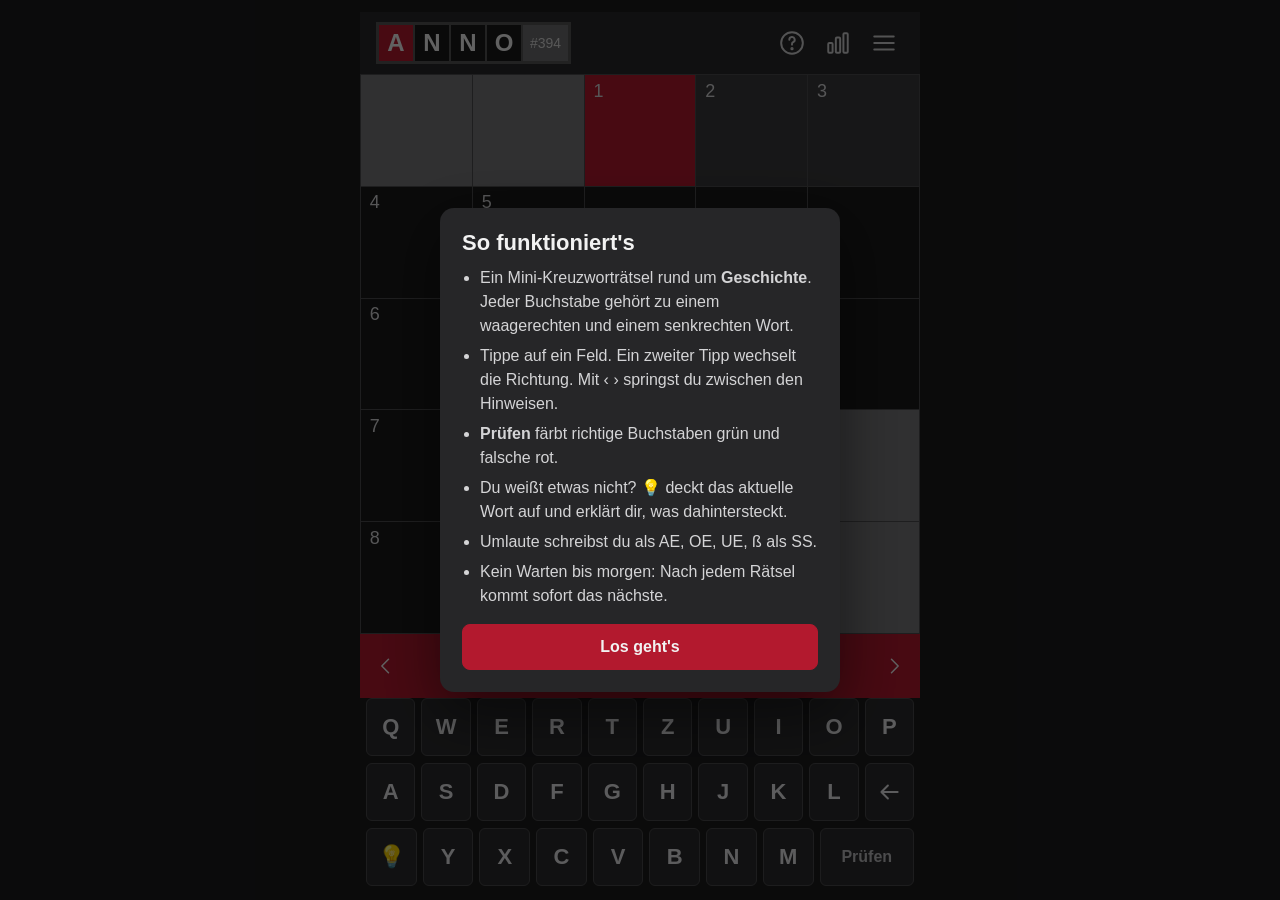
==== anno/index.html @ a9995a46 "Rename game to ANNO for publishing; move generator state into tools/ Co-Authored-By: Claude Opus 5.5" ====
<!doctype html>
<html lang="de">
<head>
<meta charset="utf-8">
<meta name="viewport" content="width=device-width, initial-scale=1, maximum-scale=1, viewport-fit=cover">
<title>ANNO Geschichtsrätsel</title>
<meta name="claude:viewport-fit-sides" content="cover">
<link rel="stylesheet" href="style.css">
</head>
<body>
<div id="app">
  <header>
    <div class="logo" aria-label="ANNO">
      <span class="x">A</span><span>N</span><span>N</span><span>O</span><span class="nr" id="pnr">#1</span>
    </div>
    <nav>
      <button class="ib" id="btnHelp" aria-label="Anleitung">
        <svg viewBox="0 0 24 24"><circle cx="12" cy="12" r="10"/><path d="M9.5 9a2.5 2.5 0 1 1 3.5 2.3c-.6.3-1 .9-1 1.6v.6"/><circle cx="12" cy="17.2" r=".6" fill="currentColor"/></svg>
      </button>
      <button class="ib" id="btnStats" aria-label="Statistik">
        <svg viewBox="0 0 24 24"><rect x="3" y="12" width="4" height="9" rx="1"/><rect x="10" y="7" width="4" height="14" rx="1"/><rect x="17" y="3" width="4" height="18" rx="1"/></svg>
      </button>
      <button class="ib" id="btnMenu" aria-label="Menü">
        <svg viewBox="0 0 24 24"><path d="M3 6h18M3 12h18M3 18h18"/></svg>
      </button>
    </nav>
  </header>

  <main>
    <div id="grid" role="grid" aria-label="Kreuzworträtsel"></div>
    <div class="cluebar">
      <button id="prevClue" aria-label="Vorheriger Hinweis">
        <svg viewBox="0 0 24 24"><path d="M15 4l-8 8 8 8"/></svg>
      </button>
      <div id="clue" class="clue"></div>
      <button id="nextClue" aria-label="Nächster Hinweis">
        <svg viewBox="0 0 24 24"><path d="M9 4l8 8-8 8"/></svg>
      </button>
    </div>
    <div class="timerrow"><span id="timer">0:00</span></div>
  </main>

  <div id="kb" aria-label="Tastatur"></div>
</div>

<!-- Erklärung (Lernkarte) -->
<div class="sheet" id="sheet" hidden>
  <div class="sheet-card">
    <div class="sheet-head"><span class="tag" id="sheetTag">Erklärung</span><button class="x-close" data-close aria-label="Schließen">✕</button></div>
    <div class="answer" id="sheetAnswer"></div>
    <div class="q" id="sheetClue"></div>
    <p class="expl" id="sheetExpl"></p>
    <button class="btn red" data-close>Weiter</button>
  </div>
</div>

<!-- Menü -->
<div class="modal" id="mMenu" hidden><div class="card">
  <h2>Menü</h2>
  <div class="stack">
    <button class="btn red" id="mNew">Neues Rätsel</button>
    <button class="btn" id="mRevealWord">Aktuelles Wort aufdecken + erklären</button>
    <button class="btn" id="mRevealAll">Ganzes Rätsel auflösen</button>
    <button class="btn" id="mLearn">Lernkarten dieses Rätsels</button>
    <button class="btn ghost" data-close>Zurück</button>
  </div>
</div></div>

<!-- Bestätigung -->
<div class="modal" id="mConfirm" hidden><div class="card">
  <h2 id="cTitle">Sicher?</h2>
  <p id="cText"></p>
  <div class="row">
    <button class="btn ghost" data-close>Abbrechen</button>
    <button class="btn red" id="cYes">Ja</button>
  </div>
</div></div>

<!-- Gewonnen / Lernkarten -->
<div class="modal" id="mWin" hidden><div class="card wide">
  <h2 id="winTitle">Geschafft!</h2>
  <p id="winText"></p>
  <div class="stats" id="winStats"></div>
  <h3>Das hast du heute gelernt</h3>
  <div class="learn" id="learnList"></div>
  <div class="row">
    <button class="btn ghost" data-close>Rätsel ansehen</button>
    <button class="btn red" id="btnNext">Nächstes Rätsel</button>
  </div>
</div></div>

<!-- Statistik -->
<div class="modal" id="mStats" hidden><div class="card">
  <h2>Statistik</h2>
  <div class="stats" id="statsBox"></div>
  <button class="btn red" data-close>Schließen</button>
</div></div>

<!-- Anleitung -->
<div class="modal" id="mHelp" hidden><div class="card">
  <h2>So funktioniert's</h2>
  <ul>
    <li>Ein Mini-Kreuzworträtsel rund um <b>Geschichte</b>. Jeder Buchstabe gehört zu einem waagerechten und einem senkrechten Wort.</li>
    <li>Tippe auf ein Feld. Ein zweiter Tipp wechselt die Richtung. Mit ‹ › springst du zwischen den Hinweisen.</li>
    <li><b>Prüfen</b> färbt richtige Buchstaben grün und falsche rot.</li>
    <li>Du weißt etwas nicht? <b>💡</b> deckt das aktuelle Wort auf und erklärt dir, was dahintersteckt.</li>
    <li>Umlaute schreibst du als AE, OE, UE, ß als SS.</li>
    <li>Kein Warten bis morgen: Nach jedem Rätsel kommt sofort das nächste.</li>
  </ul>
  <button class="btn red" data-close>Los geht's</button>
</div></div>

<div class="toast" id="toast" hidden></div>

<script src="puzzles.js"></script>
<script src="game.js"></script>
</body>
</html>
---- anno/style.css ----
/* Layout: Kopfzeile, quadratisches Raster über volle Breite, rote Hinweisleiste, Tastatur unten. Bewusst nur dunkel – wie das Original. */
:root {
  --bg: #1c1c1d;
  --head: #2a2a2b;
  --cell: #1a1a1a;
  --line: #4d4d4f;
  --block: #78787a;
  --word: #3a3a3c;
  --red: #b3192e;
  --red-hi: #cf2a40;
  --ok: #3f9d5d;
  --bad: #e2475b;
  --fg: #f2f2f2;
  --muted: #a3a3a6;
  --key: #2c2c2e;
  --key-line: #4a4a4c;
  --card: #262628;
  --font: "Inter", -apple-system, BlinkMacSystemFont, "Segoe UI", Roboto, Helvetica, Arial, sans-serif;
  color-scheme: dark;
}
* { box-sizing: border-box; }
[hidden] { display: none !important; }
html, body { height: 100%; }
body {
  margin: 0; background: var(--bg); color: var(--fg); font-family: var(--font);
  -webkit-tap-highlight-color: transparent; -webkit-user-select: none; user-select: none;
  overscroll-behavior: none;
}
body::before { content: ""; position: fixed; inset: 0 0 auto; height: env(safe-area-inset-top, 0px); z-index: 10; background: var(--head); }
button { font-family: inherit; color: inherit; }
button:focus-visible { outline: 2px solid var(--fg); outline-offset: 2px; }
svg { width: 100%; height: 100%; fill: none; stroke: currentColor; stroke-width: 1.8; stroke-linecap: round; stroke-linejoin: round; }

#app { height: 100%; min-height: 0; display: flex; flex-direction: column; max-width: 560px; margin: 0 auto; }

header {
  position: sticky; top: env(safe-area-inset-top, 0px); z-index: 5;
  display: flex; align-items: center; justify-content: space-between; gap: 12px;
  background: var(--head);
  padding-block: 10px; padding-left: max(16px, env(safe-area-inset-left, 0px)); padding-right: max(16px, env(safe-area-inset-right, 0px));
}
.logo { display: flex; border: 3px solid #555; background: #555; gap: 2px; }
.logo span {
  width: 34px; height: 36px; display: grid; place-items: center; background: #1b1b1b;
  font-weight: 800; font-size: 24px; letter-spacing: 0;
}
.logo .x { background: var(--red); }
.logo .nr { width: auto; padding: 0 7px; background: #6e6e70; color: #ddd; font-size: 14px; font-weight: 500; font-variant-numeric: tabular-nums; }
nav { display: flex; gap: 6px; }
.ib { width: 40px; height: 40px; padding: 7px; background: none; border: 0; cursor: pointer; color: #cfcfd1; border-radius: 8px; }
.ib:hover { background: #3a3a3c; }

main { display: flex; flex-direction: column; flex: 1; min-height: 0; }
.cluebar { width: 100%; }
#grid {
  display: grid; background: var(--line); gap: 1px; border-bottom: 1px solid var(--line);
  width: min(100%, calc((100dvh - 330px - env(safe-area-inset-top, 0px) - env(safe-area-inset-bottom, 0px)) * var(--ar, 1)));
  margin: 0 auto; flex: none;
  touch-action: manipulation;
}
.cell { position: relative; background: var(--cell); aspect-ratio: 1; display: grid; place-items: center; cursor: pointer; overflow: hidden; }
.cell.block { background: var(--block); cursor: default; }
.cell.word { background: var(--word); }
.cell.cur { background: var(--red); }
.cell .n { position: absolute; top: 6%; left: 8%; font-size: clamp(11px, 3.6vw, 18px); color: #d8d8da; line-height: 1; }
.cell .ch { font-size: clamp(26px, 11vw, 56px); font-weight: 700; line-height: 1; }
.cell.ok .ch { color: var(--ok); }
.cell.bad .ch { color: var(--bad); }
.cell.rev .ch { color: #7fb2ff; }
.cell.won { background: var(--cell); }
.cell.won .ch { color: var(--ok); }
.cell.pop { animation: pop .35s ease; }
@keyframes pop { 50% { transform: scale(1.08); } }

.cluebar {
  display: flex; align-items: center; background: var(--red); min-height: 64px; gap: 4px;
  padding-left: max(4px, env(safe-area-inset-left, 0px)); padding-right: max(4px, env(safe-area-inset-right, 0px));
}
.cluebar button { width: 44px; height: 52px; padding: 12px; background: none; border: 0; cursor: pointer; flex: none; }
.clue { flex: 1; min-width: 0; text-align: center; font-size: clamp(16px, 4.6vw, 21px); line-height: 1.25; padding-block: 8px; cursor: pointer; text-wrap: balance; }
.clue small { opacity: .75; font-size: .75em; margin-right: 6px; font-variant-numeric: tabular-nums; }
.timerrow { text-align: right; color: var(--muted); font-variant-numeric: tabular-nums; font-size: 13px; padding: 4px 12px 0; min-height: 20px; }

#kb {
  flex: none; display: flex; flex-direction: column; gap: 7px;
  padding-block: 10px 14px; padding-left: max(6px, env(safe-area-inset-left, 0px)); padding-right: max(6px, env(safe-area-inset-right, 0px));
}
#kb .r { display: flex; gap: 6px; }
#kb button {
  flex: 1; min-width: 0; height: clamp(42px, 6.6dvh, 58px); border-radius: 6px; background: var(--key); border: 1.5px solid var(--key-line);
  font-size: 22px; font-weight: 600; color: #e6e6e8; cursor: pointer; padding: 0; display: grid; place-items: center;
}
#kb button:active { background: #3d3d40; }
#kb button.wide { flex: 1.9; font-size: 16px; color: #bdbdc0; }
#kb button svg { width: 26px; height: 26px; }

/* Modals */
.modal, .sheet { position: fixed; inset: 0; z-index: 20; background: rgba(0,0,0,.6); display: flex; align-items: center; justify-content: center; padding: 16px; }
.sheet { align-items: flex-end; padding: 0; }
.card {
  background: var(--card); border-radius: 14px; padding: 22px; width: 100%; max-width: 400px; max-height: calc(100% - 24px); overflow: auto;
  box-shadow: 0 20px 60px rgba(0,0,0,.5); user-select: text; -webkit-user-select: text;
}
.card.wide { max-width: 520px; }
.card h2 { margin: 0 0 10px; font-size: 22px; }
.card h3 { margin: 18px 0 8px; font-size: 13px; letter-spacing: .08em; text-transform: uppercase; color: var(--muted); }
.card p { color: #d4d4d6; line-height: 1.5; margin: 0 0 12px; }
.card ul { padding-left: 18px; margin: 0 0 16px; line-height: 1.5; color: #d4d4d6; }
.card li { margin-bottom: 6px; }
.stack { display: flex; flex-direction: column; gap: 8px; }
.row { display: flex; gap: 8px; margin-top: 14px; }
.row .btn { flex: 1; }
.btn { border: 1.5px solid var(--key-line); background: var(--key); border-radius: 8px; height: 46px; padding: 0 14px; font-size: 16px; font-weight: 600; cursor: pointer; width: 100%; }
.btn.red { background: var(--red); border-color: var(--red); }
.btn.red:hover { background: var(--red-hi); }
.btn.ghost { background: transparent; }
.stats { display: grid; grid-template-columns: repeat(4, 1fr); gap: 6px; margin: 6px 0 4px; text-align: center; }
.stats b { display: block; font-size: 24px; font-variant-numeric: tabular-nums; }
.stats span { font-size: 11px; color: var(--muted); }
.learn { display: flex; flex-direction: column; gap: 8px; }
.learn .it { background: #1e1e20; border-radius: 10px; padding: 10px 12px; border-left: 4px solid var(--ok); }
.learn .it.helped { border-left-color: #7fb2ff; }
.learn .w { font-weight: 800; letter-spacing: .06em; }
.learn .c { color: var(--muted); font-size: 13px; margin: 2px 0 4px; }
.learn .e { font-size: 14px; line-height: 1.45; color: #dcdcde; }

.sheet-card {
  width: 100%; max-width: 560px; background: var(--card); border-radius: 16px 16px 0 0; padding: 18px 20px;
  padding-bottom: calc(18px + env(safe-area-inset-bottom, 0px)); user-select: text; -webkit-user-select: text;
  animation: up .25s ease;
}
@keyframes up { from { transform: translateY(40px); opacity: 0; } }
.sheet-head { display: flex; justify-content: space-between; align-items: center; margin-bottom: 8px; }
.tag { background: var(--red); font-size: 12px; font-weight: 700; padding: 4px 8px; border-radius: 6px; letter-spacing: .05em; text-transform: uppercase; }
.x-close { background: none; border: 0; font-size: 20px; cursor: pointer; color: var(--muted); }
.answer { font-size: 30px; font-weight: 800; letter-spacing: .12em; margin: 4px 0; }
.q { color: var(--muted); font-size: 15px; margin-bottom: 10px; }
.expl { font-size: 17px; line-height: 1.5; margin: 0 0 16px; }

.toast { position: fixed; top: calc(80px + env(safe-area-inset-top, 0px)); left: 50%; transform: translateX(-50%); z-index: 30;
  background: var(--fg); color: #111; padding: 9px 16px; border-radius: 8px; font-weight: 700; font-size: 15px; white-space: nowrap; }

@media (min-width: 600px) {
  #app { padding-top: 12px; }
  #grid { border: 1px solid var(--line); }
}
@media (prefers-reduced-motion: reduce) { * { animation: none !important; } }
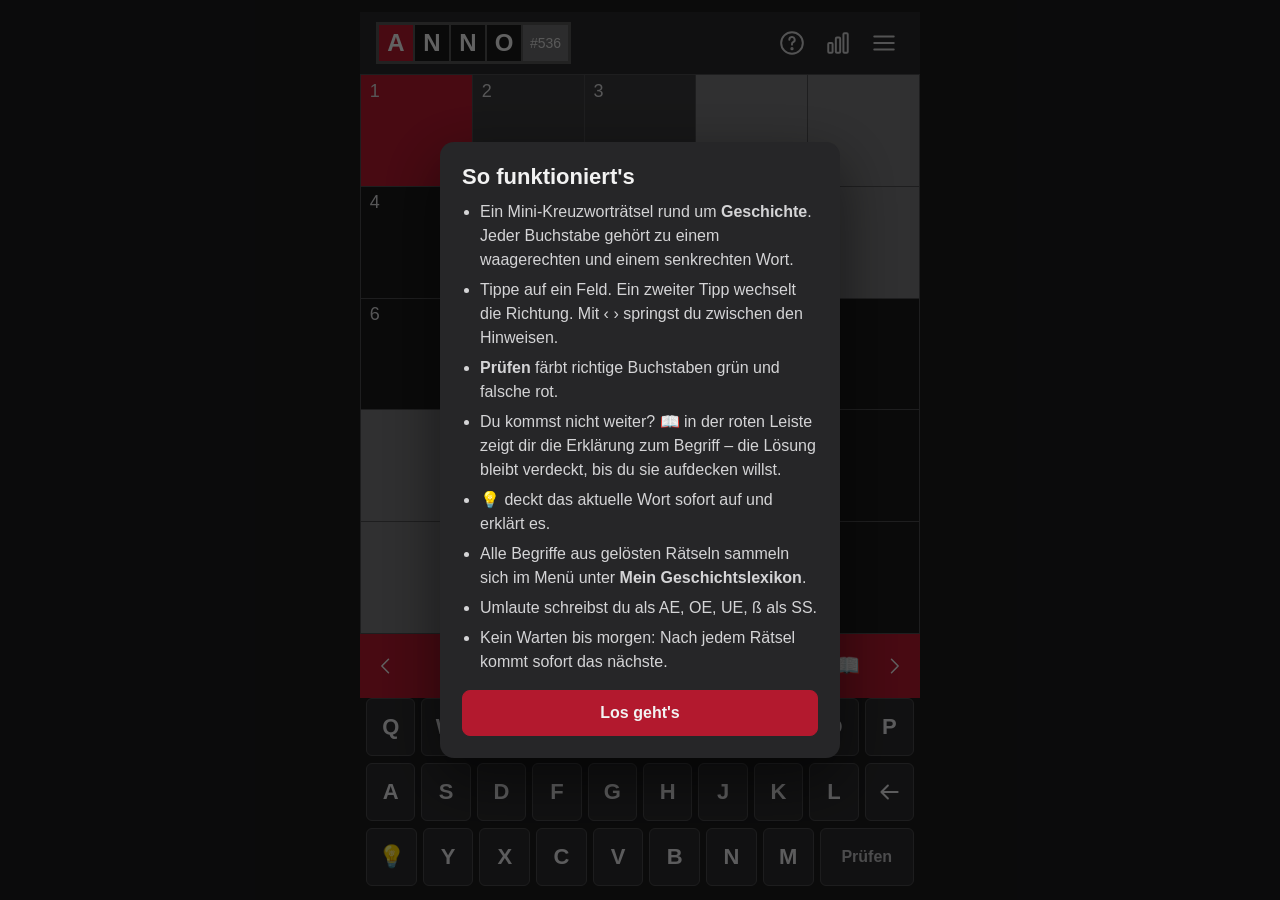
==== commit d5ca54ea: "Detailed, beginner-friendly explanations for all 810 terms; hint, lexicon; GitHub Pages deploy for k" ====
--- a/anno/index.html
+++ b/anno/index.html
@@ -3,7 +3,7 @@
 <head>
 <meta charset="utf-8">
 <meta name="viewport" content="width=device-width, initial-scale=1, maximum-scale=1, viewport-fit=cover">
-<title>ANNO Geschichtsrätsel</title>
+<title>ANNO Geschichtsrätsel · kulhanek.at</title>
 <meta name="claude:viewport-fit-sides" content="cover">
 <link rel="stylesheet" href="style.css">
 </head>
@@ -33,6 +33,7 @@
         <svg viewBox="0 0 24 24"><path d="M15 4l-8 8 8 8"/></svg>
       </button>
       <div id="clue" class="clue"></div>
+      <button id="infoClue" class="info" aria-label="Erklärung zu diesem Begriff">📖</button>
       <button id="nextClue" aria-label="Nächster Hinweis">
         <svg viewBox="0 0 24 24"><path d="M9 4l8 8-8 8"/></svg>
       </button>
@@ -50,7 +51,11 @@
     <div class="answer" id="sheetAnswer"></div>
     <div class="q" id="sheetClue"></div>
     <p class="expl" id="sheetExpl"></p>
-    <button class="btn red" data-close>Weiter</button>
+    <div class="row" id="sheetHintRow" hidden>
+      <button class="btn ghost" data-close>Selbst weiterraten</button>
+      <button class="btn red" id="sheetReveal">Lösung zeigen</button>
+    </div>
+    <button class="btn red" id="sheetOk" data-close>Weiter</button>
   </div>
 </div>
 
@@ -62,6 +67,7 @@
     <button class="btn" id="mRevealWord">Aktuelles Wort aufdecken + erklären</button>
     <button class="btn" id="mRevealAll">Ganzes Rätsel auflösen</button>
     <button class="btn" id="mLearn">Lernkarten dieses Rätsels</button>
+    <button class="btn" id="mLex">Mein Geschichtslexikon</button>
     <button class="btn ghost" data-close>Zurück</button>
   </div>
 </div></div>
@@ -89,6 +95,15 @@
   </div>
 </div></div>
 
+<!-- Lexikon -->
+<div class="modal" id="mLexikon" hidden><div class="card wide">
+  <h2>Mein Geschichtslexikon</h2>
+  <p id="lexInfo"></p>
+  <input id="lexSearch" class="search" type="search" placeholder="Begriff suchen …" autocomplete="off">
+  <div class="learn" id="lexList"></div>
+  <button class="btn red" data-close style="margin-top:14px">Schließen</button>
+</div></div>
+
 <!-- Statistik -->
 <div class="modal" id="mStats" hidden><div class="card">
   <h2>Statistik</h2>
@@ -103,7 +118,9 @@
     <li>Ein Mini-Kreuzworträtsel rund um <b>Geschichte</b>. Jeder Buchstabe gehört zu einem waagerechten und einem senkrechten Wort.</li>
     <li>Tippe auf ein Feld. Ein zweiter Tipp wechselt die Richtung. Mit ‹ › springst du zwischen den Hinweisen.</li>
     <li><b>Prüfen</b> färbt richtige Buchstaben grün und falsche rot.</li>
-    <li>Du weißt etwas nicht? <b>💡</b> deckt das aktuelle Wort auf und erklärt dir, was dahintersteckt.</li>
+    <li>Du kommst nicht weiter? <b>📖</b> in der roten Leiste zeigt dir die Erklärung zum Begriff – die Lösung bleibt verdeckt, bis du sie aufdecken willst.</li>
+    <li><b>💡</b> deckt das aktuelle Wort sofort auf und erklärt es.</li>
+    <li>Alle Begriffe aus gelösten Rätseln sammeln sich im Menü unter <b>Mein Geschichtslexikon</b>.</li>
     <li>Umlaute schreibst du als AE, OE, UE, ß als SS.</li>
     <li>Kein Warten bis morgen: Nach jedem Rätsel kommt sofort das nächste.</li>
   </ul>
--- a/anno/style.css
+++ b/anno/style.css
@@ -77,6 +77,7 @@
   padding-left: max(4px, env(safe-area-inset-left, 0px)); padding-right: max(4px, env(safe-area-inset-right, 0px));
 }
 .cluebar button { width: 44px; height: 52px; padding: 12px; background: none; border: 0; cursor: pointer; flex: none; }
+.cluebar .info { width: 44px; font-size: 22px; padding: 0; }
 .clue { flex: 1; min-width: 0; text-align: center; font-size: clamp(16px, 4.6vw, 21px); line-height: 1.25; padding-block: 8px; cursor: pointer; text-wrap: balance; }
 .clue small { opacity: .75; font-size: .75em; margin-right: 6px; font-variant-numeric: tabular-nums; }
 .timerrow { text-align: right; color: var(--muted); font-variant-numeric: tabular-nums; font-size: 13px; padding: 4px 12px 0; min-height: 20px; }
@@ -145,3 +146,11 @@
   #grid { border: 1px solid var(--line); }
 }
 @media (prefers-reduced-motion: reduce) { * { animation: none !important; } }
+
+.search { width: 100%; height: 44px; border-radius: 8px; border: 1.5px solid var(--key-line); background: #1e1e20; color: var(--fg);
+  padding: 0 12px; font-size: 16px; margin-bottom: 10px; font-family: inherit; user-select: text; -webkit-user-select: text; }
+.learn details { background: #1e1e20; border-radius: 10px; padding: 10px 12px; border-left: 4px solid var(--ok); }
+.learn summary { cursor: pointer; list-style: none; }
+.learn summary::-webkit-details-marker { display: none; }
+.learn details[open] summary { margin-bottom: 6px; }
+.expl .mask { letter-spacing: .1em; color: var(--muted); }
